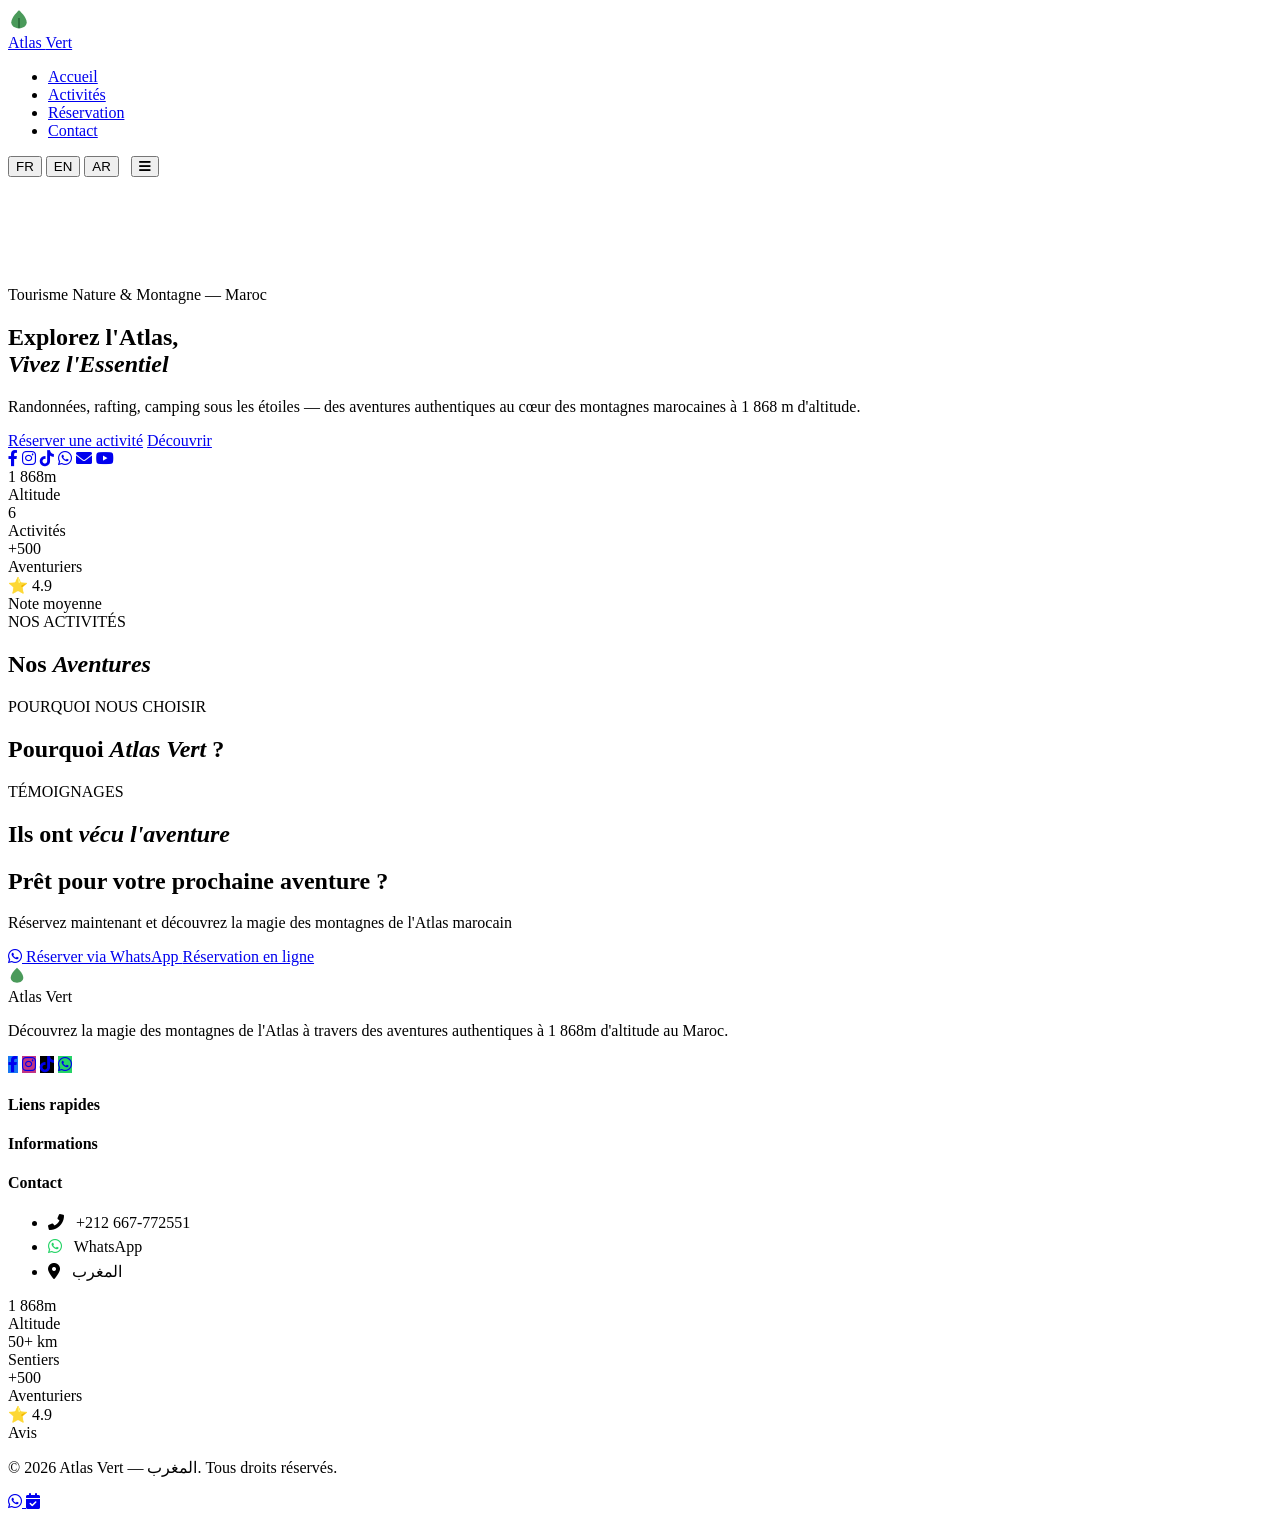
==== index.html @ b9d0bac7 "Add files via upload" ====
<!DOCTYPE html>
<html lang="fr" dir="ltr">
<head>
  <meta charset="UTF-8">
  <meta name="viewport" content="width=device-width, initial-scale=1.0">
  <title>Atlas Vert — Tourisme Nature & Montagne au Maroc</title>
  <meta name="description" content="Atlas Vert — Rafting, randonnée, camping, VTT et quad dans les montagnes de l'Atlas marocain à 1868m. Réservez votre aventure authentique au Maroc.">
  <meta property="og:title" content="Atlas Vert — Tourisme Nature & Montagne au Maroc">
  <meta property="og:description" content="Rafting, randonnée, camping, VTT et quad dans les montagnes de l'Atlas marocain.">
  <meta property="og:type" content="website">
  <link rel="preconnect" href="https://fonts.googleapis.com">
  <link href="https://fonts.googleapis.com/css2?family=Inter:wght@400;500;600;700&display=swap" rel="stylesheet">
  <link rel="stylesheet" href="https://cdnjs.cloudflare.com/ajax/libs/font-awesome/6.0.0-beta3/css/all.min.css">
  <link rel="stylesheet" href="css/style.css">
</head>
<body>

  <!-- HEADER -->
  <header>
    <div class="header-inner">
      <a href="index.html" class="logo">
        <div class="logo-icon">
          <svg width="22" height="22" viewBox="0 0 20 20" fill="none">
            <path d="M10 2C10 2 3 8 3 13C3 16.3 6.1 18.5 10 18.5C13.9 18.5 17 16.3 17 13C17 8 10 2 10 2Z" fill="#4a9a5a"/>
            <line x1="10" y1="18.5" x2="10" y2="9" stroke="#2a6a3a" stroke-width="1.5"/>
          </svg>
        </div>
        <div class="logo-name">Atlas <span>Vert</span></div>
      </a>

      <nav id="main-nav">
        <ul>
          <li><a href="index.html" id="nav-home" class="active">Accueil</a></li>
          <li><a href="#activities" id="nav-activities">Activités</a></li>
          <li><a href="pages/booking.html" id="nav-booking" class="btn-book-nav">Réservation</a></li>
          <li><a href="pages/contact.html" id="nav-contact">Contact</a></li>
        </ul>
      </nav>

      <div style="display:flex;align-items:center;gap:12px;">
        <div class="lang-btns">
          <button class="lang-btn active" data-lang="fr" onclick="setLanguage('fr')">FR</button>
          <button class="lang-btn" data-lang="en" onclick="setLanguage('en')">EN</button>
          <button class="lang-btn" data-lang="ar" onclick="setLanguage('ar')">AR</button>
        </div>
        <button class="menu-toggle" id="menu-toggle"><i class="fas fa-bars"></i></button>
      </div>
    </div>
  </header>

  <!-- HERO -->
  <section class="hero">
    <svg class="hero-mountains" viewBox="0 0 1200 100" preserveAspectRatio="none" xmlns="http://www.w3.org/2000/svg">
      <polygon points="0,100 150,30 300,70 480,10 660,55 840,15 1020,50 1200,20 1200,100" fill="white"/>
    </svg>
    <div class="hero-content">
      <div class="hero-badge" id="hero-badge">Tourisme Nature & Montagne — Maroc</div>
      <h1 id="hero-title">Explorez l'Atlas,<br><em>Vivez l'Essentiel</em></h1>
      <p id="hero-sub">Randonnées, rafting, camping sous les étoiles — des aventures authentiques au cœur des montagnes marocaines à 1 868 m d'altitude.</p>
      <div class="hero-btns">
        <a href="pages/booking.html" class="btn-primary" id="hero-btn1">Réserver une activité</a>
        <a href="#activities" class="btn-outline" id="hero-btn2">Découvrir</a>
      </div>
    </div>
  </section>

  <!-- SOCIAL STRIP -->
  <div class="social-strip">
    <a href="https://www.facebook.com/" target="_blank" class="social-circle fb" aria-label="Facebook"><i class="fab fa-facebook-f"></i></a>
    <a href="https://www.instagram.com/" target="_blank" class="social-circle ig" aria-label="Instagram"><i class="fab fa-instagram"></i></a>
    <a href="https://www.tiktok.com/" target="_blank" class="social-circle tt" aria-label="TikTok"><i class="fab fa-tiktok"></i></a>
    <a href="https://wa.me/212667772551" target="_blank" class="social-circle wa" aria-label="WhatsApp"><i class="fab fa-whatsapp"></i></a>
    <a href="mailto:contact@atlas-vert.com" class="social-circle em" aria-label="Email"><i class="fas fa-envelope"></i></a>
    <a href="https://youtube.com/" target="_blank" class="social-circle yt" aria-label="YouTube"><i class="fab fa-youtube"></i></a>
  </div>

  <!-- STATS -->
  <div class="stats-section">
    <div class="stats-grid">
      <div class="stat-item"><div class="stat-number">1 868m</div><div class="stat-label" id="stat-s1">Altitude</div></div>
      <div class="stat-item"><div class="stat-number">6</div><div class="stat-label" id="stat-s2">Activités</div></div>
      <div class="stat-item"><div class="stat-number">+500</div><div class="stat-label" id="stat-s3">Aventuriers</div></div>
      <div class="stat-item"><div class="stat-number">⭐ 4.9</div><div class="stat-label" id="stat-s4">Note moyenne</div></div>
    </div>
  </div>

  <!-- ACTIVITIES -->
  <section class="section" id="activities">
    <div class="container">
      <div class="section-header">
        <span class="section-mini" id="acts-mini">NOS ACTIVITÉS</span>
        <h2 class="section-title" id="acts-title">Nos <em>Aventures</em></h2>
      </div>
      <div class="acts-grid" id="acts-grid"></div>
    </div>
  </section>

  <!-- WHY US -->
  <section class="section section-alt">
    <div class="container">
      <div class="section-header">
        <span class="section-mini" id="why-mini">POURQUOI NOUS CHOISIR</span>
        <h2 class="section-title" id="why-title">Pourquoi <em>Atlas Vert</em> ?</h2>
      </div>
      <div class="why-grid" id="why-grid"></div>
    </div>
  </section>

  <!-- TESTIMONIALS -->
  <section class="section">
    <div class="container">
      <div class="section-header">
        <span class="section-mini" id="testi-mini">TÉMOIGNAGES</span>
        <h2 class="section-title" id="testi-title">Ils ont <em>vécu l'aventure</em></h2>
      </div>
      <div class="testi-grid" id="testi-grid"></div>
    </div>
  </section>

  <!-- CTA -->
  <section class="cta-section">
    <div class="container">
      <h2 id="cta-title">Prêt pour votre prochaine aventure ?</h2>
      <p id="cta-sub">Réservez maintenant et découvrez la magie des montagnes de l'Atlas marocain</p>
      <div class="cta-btns">
        <a href="https://wa.me/212667772551" target="_blank" class="btn-wa-large" id="cta-wa">
          <i class="fab fa-whatsapp"></i> Réserver via WhatsApp
        </a>
        <a href="pages/booking.html" class="btn-primary" id="cta-book">Réservation en ligne</a>
      </div>
    </div>
  </section>

  <!-- FOOTER -->
  <footer>
    <div class="footer-grid">
      <div class="footer-col">
        <div class="logo" style="margin-bottom:14px;">
          <div class="logo-icon">
            <svg width="18" height="18" viewBox="0 0 20 20" fill="none">
              <path d="M10 2C10 2 3 8 3 13C3 16.3 6.1 18.5 10 18.5C13.9 18.5 17 16.3 17 13C17 8 10 2 10 2Z" fill="#4a9a5a"/>
            </svg>
          </div>
          <div class="logo-name">Atlas <span>Vert</span></div>
        </div>
        <p id="footer-desc">Découvrez la magie des montagnes de l'Atlas à travers des aventures authentiques à 1 868m d'altitude au Maroc.</p>
        <div class="footer-social">
          <a href="#" class="footer-soc sc-fb" style="background:#1877f2"><i class="fab fa-facebook-f"></i></a>
          <a href="#" class="footer-soc sc-ig" style="background:#c13584"><i class="fab fa-instagram"></i></a>
          <a href="#" class="footer-soc sc-tt" style="background:#010101"><i class="fab fa-tiktok"></i></a>
          <a href="https://wa.me/212667772551" class="footer-soc" style="background:#25d366"><i class="fab fa-whatsapp"></i></a>
        </div>
      </div>
      <div class="footer-col">
        <h4 id="footer-links-title">Liens rapides</h4>
        <ul id="footer-links-list"></ul>
      </div>
      <div class="footer-col">
        <h4 id="footer-info-title">Informations</h4>
        <ul id="footer-info-list"></ul>
      </div>
      <div class="footer-col">
        <h4 id="footer-contact-title">Contact</h4>
        <ul>
          <li><i class="fas fa-phone-alt" style="color:var(--gold);margin-right:8px"></i> +212 667-772551</li>
          <li style="margin-top:6px;"><i class="fab fa-whatsapp" style="color:#25d366;margin-right:8px"></i> WhatsApp</li>
          <li style="margin-top:6px;"><i class="fas fa-map-marker-alt" style="color:var(--gold);margin-right:8px"></i> المغرب</li>
        </ul>
      </div>
    </div>
    <div class="footer-stats">
      <div><div class="footer-stat-n">1 868m</div><div class="footer-stat-l">Altitude</div></div>
      <div><div class="footer-stat-n">50+ km</div><div class="footer-stat-l">Sentiers</div></div>
      <div><div class="footer-stat-n">+500</div><div class="footer-stat-l">Aventuriers</div></div>
      <div><div class="footer-stat-n">⭐ 4.9</div><div class="footer-stat-l">Avis</div></div>
    </div>
    <div class="footer-bottom">
      <p id="footer-copy">© 2026 Atlas Vert — المغرب. Tous droits réservés.</p>
    </div>
  </footer>

  <!-- FLOATING BUTTONS -->
  <div class="floating-btns">
    <a href="https://wa.me/212667772551" class="float-btn float-wa" target="_blank" aria-label="WhatsApp">
      <i class="fab fa-whatsapp"></i>
    </a>
    <a href="pages/booking.html" class="float-btn float-book" aria-label="Réserver">
      <i class="fas fa-calendar-check"></i>
    </a>
  </div>

  <!-- BACK TO TOP -->
  <button id="back-top" onclick="window.scrollTo({top:0,behavior:'smooth'})"
    style="display:none;position:fixed;bottom:24px;left:24px;width:44px;height:44px;border-radius:50%;background:var(--dg);color:#fff;border:none;cursor:pointer;font-size:18px;align-items:center;justify-content:center;z-index:999;">
    ↑
  </button>

  <script src="js/main.js"></script>
</body>
</html>
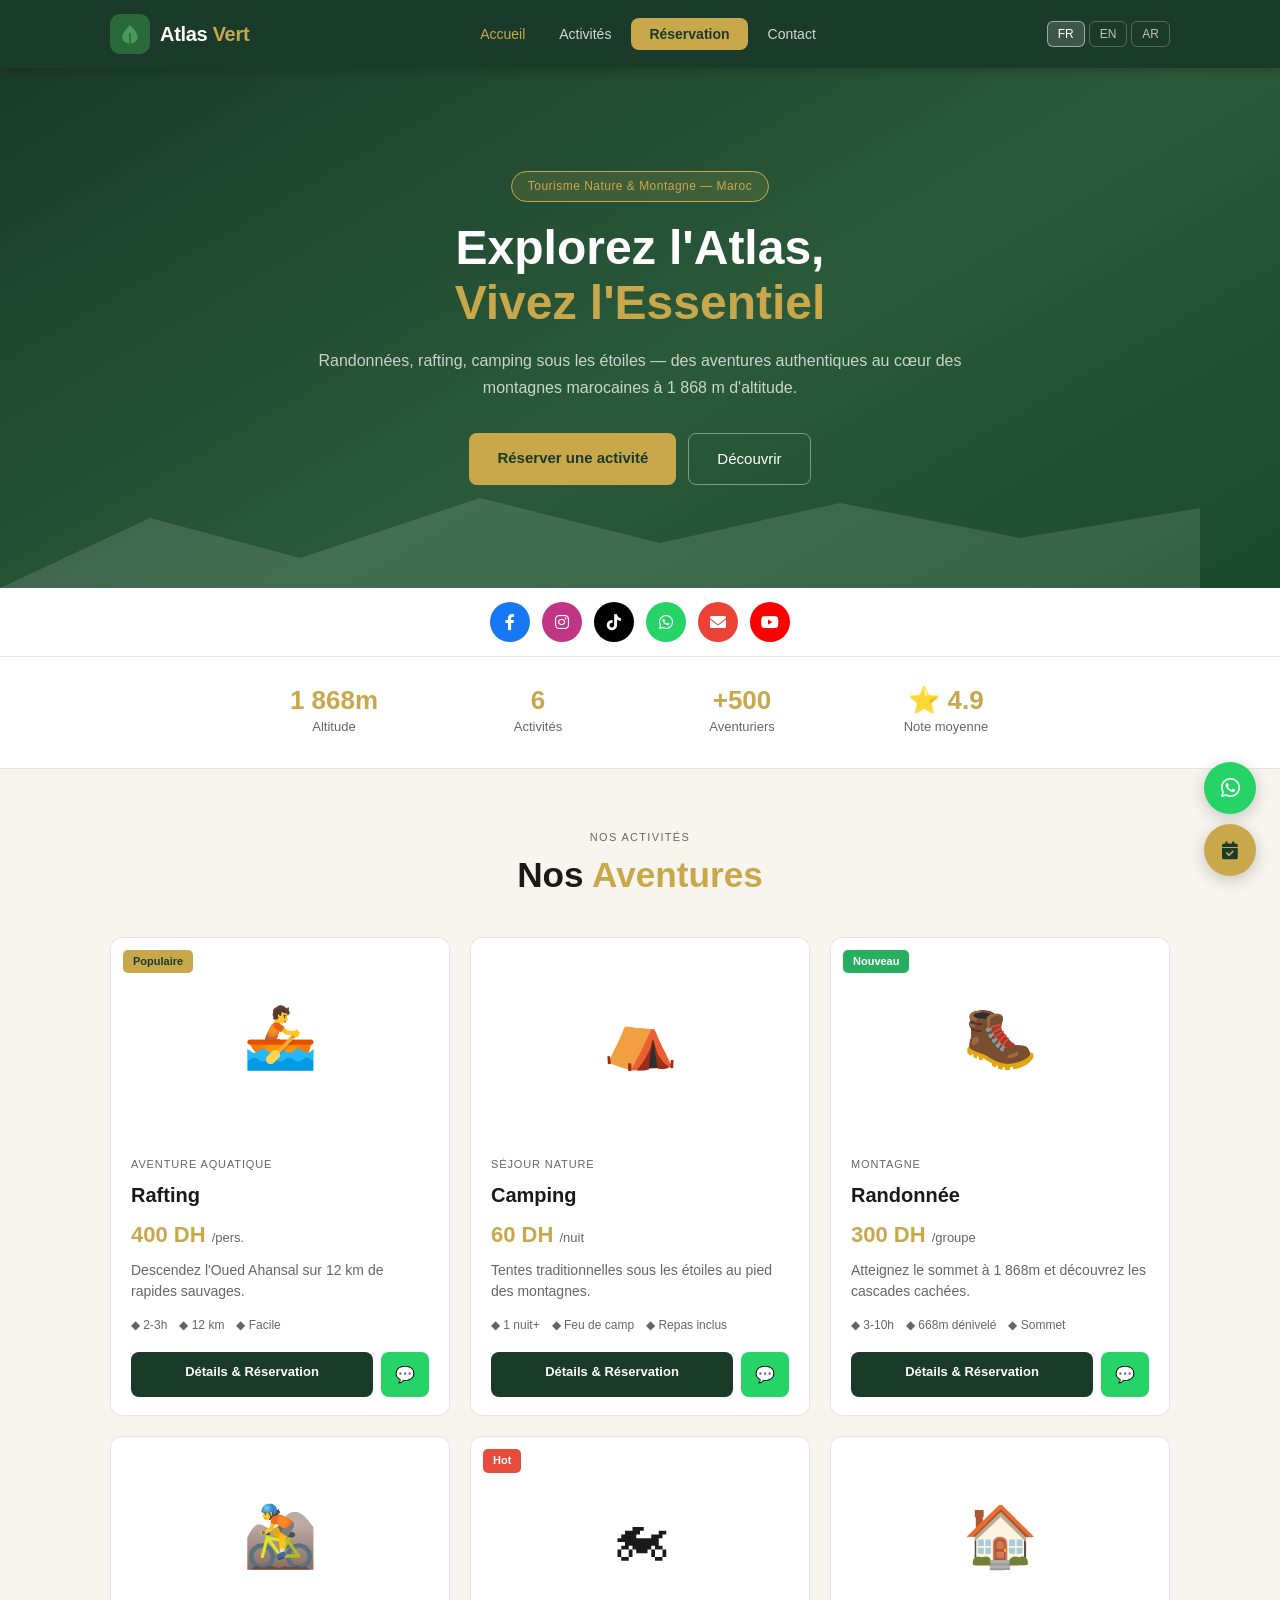
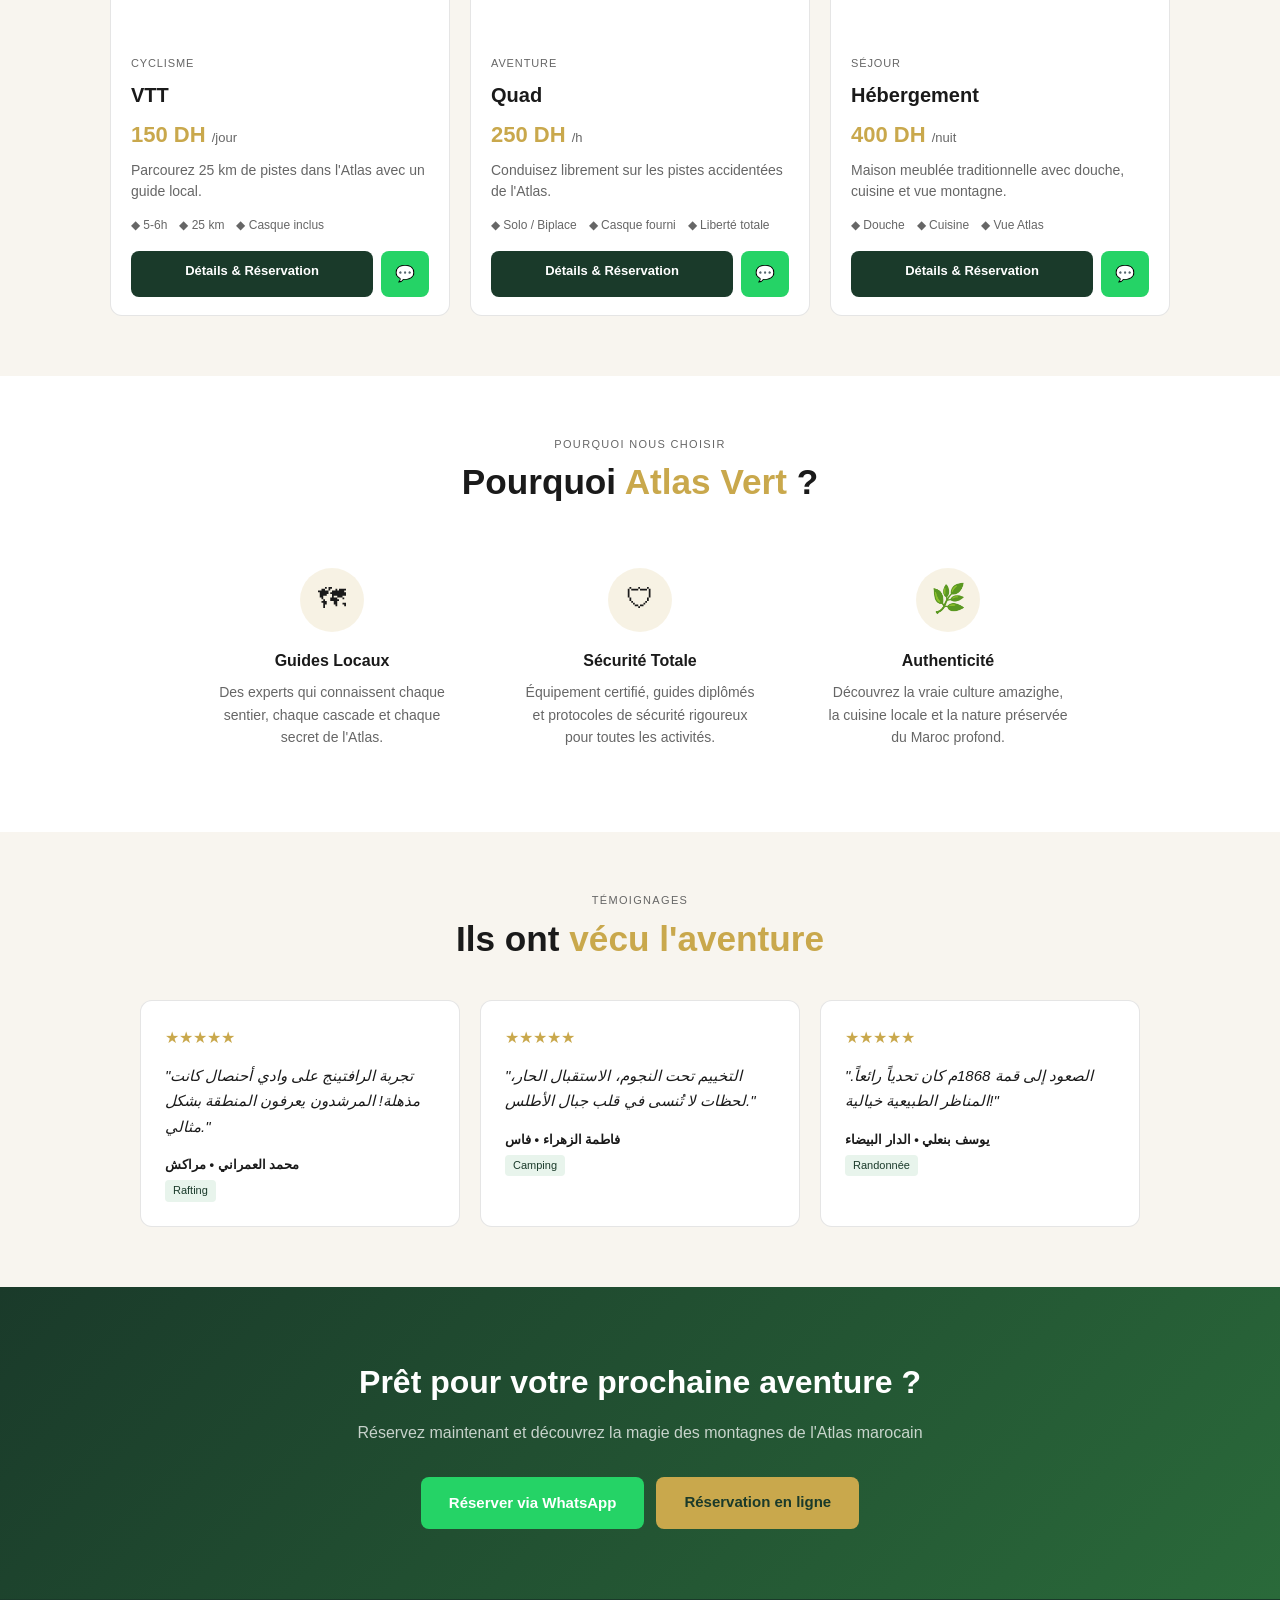
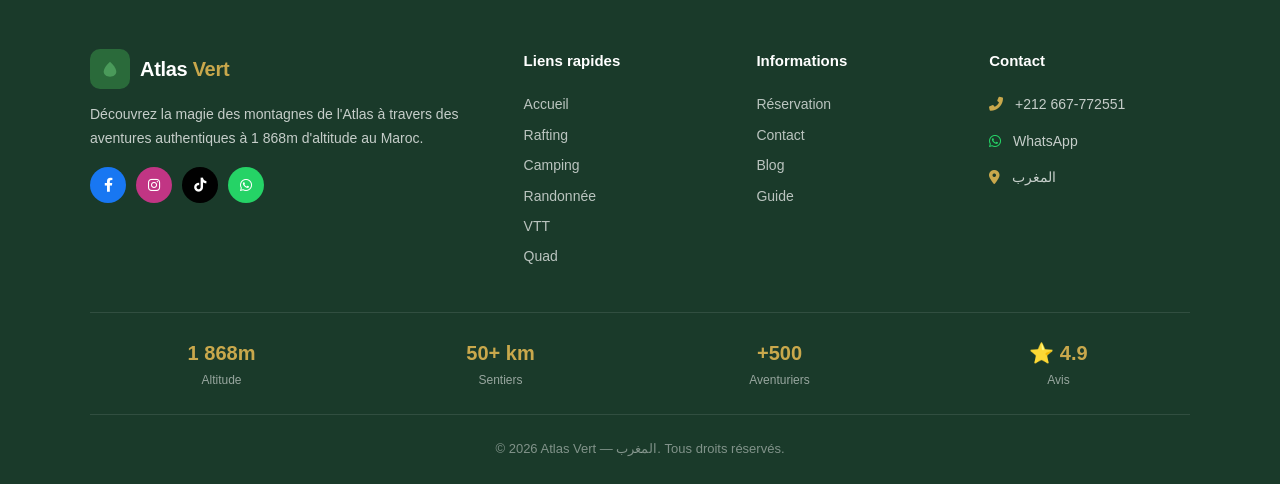
==== commit bd938226: "Add files via upload" ====
--- a/index.html
+++ b/index.html
@@ -4,18 +4,16 @@
   <meta charset="UTF-8">
   <meta name="viewport" content="width=device-width, initial-scale=1.0">
   <title>Atlas Vert — Tourisme Nature & Montagne au Maroc</title>
-  <meta name="description" content="Atlas Vert — Rafting, randonnée, camping, VTT et quad dans les montagnes de l'Atlas marocain à 1868m. Réservez votre aventure authentique au Maroc.">
+  <meta name="description" content="Atlas Vert — Rafting, randonnée, camping, VTT et quad dans les montagnes de l'Atlas marocain à 1868m.">
   <meta property="og:title" content="Atlas Vert — Tourisme Nature & Montagne au Maroc">
-  <meta property="og:description" content="Rafting, randonnée, camping, VTT et quad dans les montagnes de l'Atlas marocain.">
   <meta property="og:type" content="website">
   <link rel="preconnect" href="https://fonts.googleapis.com">
   <link href="https://fonts.googleapis.com/css2?family=Inter:wght@400;500;600;700&display=swap" rel="stylesheet">
   <link rel="stylesheet" href="https://cdnjs.cloudflare.com/ajax/libs/font-awesome/6.0.0-beta3/css/all.min.css">
-  <link rel="stylesheet" href="css/style.css">
+  <link rel="stylesheet" href="style.css">
 </head>
 <body>
 
-  <!-- HEADER -->
   <header>
     <div class="header-inner">
       <a href="index.html" class="logo">
@@ -27,16 +25,14 @@
         </div>
         <div class="logo-name">Atlas <span>Vert</span></div>
       </a>
-
       <nav id="main-nav">
         <ul>
           <li><a href="index.html" id="nav-home" class="active">Accueil</a></li>
           <li><a href="#activities" id="nav-activities">Activités</a></li>
-          <li><a href="pages/booking.html" id="nav-booking" class="btn-book-nav">Réservation</a></li>
-          <li><a href="pages/contact.html" id="nav-contact">Contact</a></li>
+          <li><a href="booking.html" id="nav-booking" class="btn-book-nav">Réservation</a></li>
+          <li><a href="#contact" id="nav-contact">Contact</a></li>
         </ul>
       </nav>
-
       <div style="display:flex;align-items:center;gap:12px;">
         <div class="lang-btns">
           <button class="lang-btn active" data-lang="fr" onclick="setLanguage('fr')">FR</button>
@@ -48,7 +44,6 @@
     </div>
   </header>
 
-  <!-- HERO -->
   <section class="hero">
     <svg class="hero-mountains" viewBox="0 0 1200 100" preserveAspectRatio="none" xmlns="http://www.w3.org/2000/svg">
       <polygon points="0,100 150,30 300,70 480,10 660,55 840,15 1020,50 1200,20 1200,100" fill="white"/>
@@ -58,23 +53,21 @@
       <h1 id="hero-title">Explorez l'Atlas,<br><em>Vivez l'Essentiel</em></h1>
       <p id="hero-sub">Randonnées, rafting, camping sous les étoiles — des aventures authentiques au cœur des montagnes marocaines à 1 868 m d'altitude.</p>
       <div class="hero-btns">
-        <a href="pages/booking.html" class="btn-primary" id="hero-btn1">Réserver une activité</a>
+        <a href="booking.html" class="btn-primary" id="hero-btn1">Réserver une activité</a>
         <a href="#activities" class="btn-outline" id="hero-btn2">Découvrir</a>
       </div>
     </div>
   </section>
 
-  <!-- SOCIAL STRIP -->
   <div class="social-strip">
-    <a href="https://www.facebook.com/" target="_blank" class="social-circle fb" aria-label="Facebook"><i class="fab fa-facebook-f"></i></a>
-    <a href="https://www.instagram.com/" target="_blank" class="social-circle ig" aria-label="Instagram"><i class="fab fa-instagram"></i></a>
-    <a href="https://www.tiktok.com/" target="_blank" class="social-circle tt" aria-label="TikTok"><i class="fab fa-tiktok"></i></a>
-    <a href="https://wa.me/212667772551" target="_blank" class="social-circle wa" aria-label="WhatsApp"><i class="fab fa-whatsapp"></i></a>
-    <a href="mailto:contact@atlas-vert.com" class="social-circle em" aria-label="Email"><i class="fas fa-envelope"></i></a>
-    <a href="https://youtube.com/" target="_blank" class="social-circle yt" aria-label="YouTube"><i class="fab fa-youtube"></i></a>
+    <a href="https://www.facebook.com/" target="_blank" class="social-circle fb"><i class="fab fa-facebook-f"></i></a>
+    <a href="https://www.instagram.com/" target="_blank" class="social-circle ig"><i class="fab fa-instagram"></i></a>
+    <a href="https://www.tiktok.com/" target="_blank" class="social-circle tt"><i class="fab fa-tiktok"></i></a>
+    <a href="https://wa.me/212667772551" target="_blank" class="social-circle wa"><i class="fab fa-whatsapp"></i></a>
+    <a href="mailto:contact@atlas-vert.com" class="social-circle em"><i class="fas fa-envelope"></i></a>
+    <a href="https://youtube.com/" target="_blank" class="social-circle yt"><i class="fab fa-youtube"></i></a>
   </div>
 
-  <!-- STATS -->
   <div class="stats-section">
     <div class="stats-grid">
       <div class="stat-item"><div class="stat-number">1 868m</div><div class="stat-label" id="stat-s1">Altitude</div></div>
@@ -84,7 +77,6 @@
     </div>
   </div>
 
-  <!-- ACTIVITIES -->
   <section class="section" id="activities">
     <div class="container">
       <div class="section-header">
@@ -95,7 +87,6 @@
     </div>
   </section>
 
-  <!-- WHY US -->
   <section class="section section-alt">
     <div class="container">
       <div class="section-header">
@@ -106,7 +97,6 @@
     </div>
   </section>
 
-  <!-- TESTIMONIALS -->
   <section class="section">
     <div class="container">
       <div class="section-header">
@@ -117,8 +107,7 @@
     </div>
   </section>
 
-  <!-- CTA -->
-  <section class="cta-section">
+  <section class="cta-section" id="contact">
     <div class="container">
       <h2 id="cta-title">Prêt pour votre prochaine aventure ?</h2>
       <p id="cta-sub">Réservez maintenant et découvrez la magie des montagnes de l'Atlas marocain</p>
@@ -126,12 +115,11 @@
         <a href="https://wa.me/212667772551" target="_blank" class="btn-wa-large" id="cta-wa">
           <i class="fab fa-whatsapp"></i> Réserver via WhatsApp
         </a>
-        <a href="pages/booking.html" class="btn-primary" id="cta-book">Réservation en ligne</a>
+        <a href="booking.html" class="btn-primary" id="cta-book">Réservation en ligne</a>
       </div>
     </div>
   </section>
 
-  <!-- FOOTER -->
   <footer>
     <div class="footer-grid">
       <div class="footer-col">
@@ -145,9 +133,9 @@
         </div>
         <p id="footer-desc">Découvrez la magie des montagnes de l'Atlas à travers des aventures authentiques à 1 868m d'altitude au Maroc.</p>
         <div class="footer-social">
-          <a href="#" class="footer-soc sc-fb" style="background:#1877f2"><i class="fab fa-facebook-f"></i></a>
-          <a href="#" class="footer-soc sc-ig" style="background:#c13584"><i class="fab fa-instagram"></i></a>
-          <a href="#" class="footer-soc sc-tt" style="background:#010101"><i class="fab fa-tiktok"></i></a>
+          <a href="#" class="footer-soc" style="background:#1877f2"><i class="fab fa-facebook-f"></i></a>
+          <a href="#" class="footer-soc" style="background:#c13584"><i class="fab fa-instagram"></i></a>
+          <a href="#" class="footer-soc" style="background:#010101"><i class="fab fa-tiktok"></i></a>
           <a href="https://wa.me/212667772551" class="footer-soc" style="background:#25d366"><i class="fab fa-whatsapp"></i></a>
         </div>
       </div>
@@ -179,22 +167,14 @@
     </div>
   </footer>
 
-  <!-- FLOATING BUTTONS -->
   <div class="floating-btns">
-    <a href="https://wa.me/212667772551" class="float-btn float-wa" target="_blank" aria-label="WhatsApp">
-      <i class="fab fa-whatsapp"></i>
-    </a>
-    <a href="pages/booking.html" class="float-btn float-book" aria-label="Réserver">
-      <i class="fas fa-calendar-check"></i>
-    </a>
+    <a href="https://wa.me/212667772551" class="float-btn float-wa" target="_blank"><i class="fab fa-whatsapp"></i></a>
+    <a href="booking.html" class="float-btn float-book"><i class="fas fa-calendar-check"></i></a>
   </div>
 
-  <!-- BACK TO TOP -->
   <button id="back-top" onclick="window.scrollTo({top:0,behavior:'smooth'})"
-    style="display:none;position:fixed;bottom:24px;left:24px;width:44px;height:44px;border-radius:50%;background:var(--dg);color:#fff;border:none;cursor:pointer;font-size:18px;align-items:center;justify-content:center;z-index:999;">
-    ↑
-  </button>
+    style="display:none;position:fixed;bottom:24px;left:24px;width:44px;height:44px;border-radius:50%;background:var(--dg);color:#fff;border:none;cursor:pointer;font-size:18px;align-items:center;justify-content:center;z-index:999;">↑</button>
 
-  <script src="js/main.js"></script>
+  <script src="main.js"></script>
 </body>
 </html>
--- a/style.css
+++ b/style.css
@@ -0,0 +1,788 @@
+/* ===== ATLAS VERT — style.css ===== */
+:root {
+  --gold: #c9a84c;
+  --gold-light: rgba(201,168,76,0.15);
+  --dg: #1a3a2a;
+  --mg: #2a6a3a;
+  --lg: #4a9a5a;
+  --white: #ffffff;
+  --bg: #f8f5ef;
+  --text: #1a1a1a;
+  --text-muted: #666;
+  --border: rgba(0,0,0,0.1);
+  --radius: 12px;
+  --radius-sm: 8px;
+}
+
+* { margin: 0; padding: 0; box-sizing: border-box; }
+
+body {
+  font-family: 'Inter', 'Segoe UI', sans-serif;
+  background: var(--bg);
+  color: var(--text);
+  font-size: 16px;
+  line-height: 1.6;
+}
+
+a { text-decoration: none; color: inherit; }
+img { max-width: 100%; display: block; }
+
+.container {
+  max-width: 1100px;
+  margin: 0 auto;
+  padding: 0 20px;
+}
+
+/* ===== HEADER ===== */
+header {
+  background: var(--dg);
+  position: sticky;
+  top: 0;
+  z-index: 100;
+  box-shadow: 0 2px 10px rgba(0,0,0,0.2);
+}
+
+.header-inner {
+  display: flex;
+  align-items: center;
+  justify-content: space-between;
+  padding: 14px 20px;
+  max-width: 1100px;
+  margin: 0 auto;
+}
+
+.logo {
+  display: flex;
+  align-items: center;
+  gap: 10px;
+}
+
+.logo-icon {
+  width: 40px;
+  height: 40px;
+  background: var(--mg);
+  border-radius: 10px;
+  display: flex;
+  align-items: center;
+  justify-content: center;
+}
+
+.logo-name {
+  font-size: 20px;
+  font-weight: 600;
+  color: #fff;
+  letter-spacing: -0.3px;
+}
+
+.logo-name span { color: var(--gold); }
+
+nav ul {
+  display: flex;
+  list-style: none;
+  gap: 6px;
+  align-items: center;
+}
+
+nav ul li a {
+  padding: 7px 14px;
+  border-radius: var(--radius-sm);
+  font-size: 14px;
+  color: rgba(255,255,255,0.8);
+  transition: all 0.2s;
+}
+
+nav ul li a:hover { background: rgba(255,255,255,0.1); color: #fff; }
+nav ul li a.active { color: var(--gold); }
+
+.btn-book-nav {
+  background: var(--gold);
+  color: var(--dg) !important;
+  font-weight: 600 !important;
+  padding: 8px 18px !important;
+}
+
+.btn-book-nav:hover { background: #d4a83a !important; }
+
+.lang-btns {
+  display: flex;
+  gap: 4px;
+}
+
+.lang-btn {
+  padding: 5px 10px;
+  border-radius: 6px;
+  border: 1px solid rgba(255,255,255,0.25);
+  background: transparent;
+  color: rgba(255,255,255,0.7);
+  font-size: 12px;
+  font-weight: 500;
+  cursor: pointer;
+  transition: all 0.2s;
+}
+
+.lang-btn.active, .lang-btn:hover {
+  background: rgba(255,255,255,0.15);
+  color: #fff;
+  border-color: rgba(255,255,255,0.5);
+}
+
+.menu-toggle {
+  display: none;
+  background: transparent;
+  border: none;
+  color: #fff;
+  font-size: 22px;
+  cursor: pointer;
+}
+
+/* ===== HERO ===== */
+.hero {
+  background: linear-gradient(150deg, var(--dg) 0%, #2a5a3a 55%, #1a4a2a 100%);
+  min-height: 520px;
+  display: flex;
+  align-items: center;
+  text-align: center;
+  position: relative;
+  overflow: hidden;
+  padding: 80px 20px;
+}
+
+.hero-mountains {
+  position: absolute;
+  bottom: 0; left: 0; right: 0;
+  height: 100px;
+  opacity: 0.12;
+}
+
+.hero-content { position: relative; z-index: 1; max-width: 680px; margin: 0 auto; }
+
+.hero-badge {
+  display: inline-block;
+  background: var(--gold-light);
+  border: 1px solid var(--gold);
+  color: var(--gold);
+  font-size: 12px;
+  font-weight: 500;
+  padding: 5px 16px;
+  border-radius: 20px;
+  margin-bottom: 18px;
+  letter-spacing: 0.04em;
+}
+
+.hero h1 {
+  font-size: clamp(2rem, 5vw, 3rem);
+  font-weight: 700;
+  color: #fff;
+  margin-bottom: 16px;
+  line-height: 1.15;
+}
+
+.hero h1 em { color: var(--gold); font-style: normal; }
+
+.hero p {
+  font-size: 16px;
+  color: rgba(255,255,255,0.75);
+  margin-bottom: 32px;
+  line-height: 1.7;
+}
+
+.hero-btns { display: flex; gap: 12px; justify-content: center; flex-wrap: wrap; }
+
+.btn-primary {
+  background: var(--gold);
+  color: var(--dg);
+  padding: 13px 28px;
+  border-radius: var(--radius-sm);
+  font-size: 15px;
+  font-weight: 600;
+  border: none;
+  cursor: pointer;
+  transition: all 0.2s;
+  display: inline-block;
+}
+
+.btn-primary:hover { background: #d4a83a; transform: translateY(-1px); }
+
+.btn-outline {
+  background: transparent;
+  color: #fff;
+  padding: 13px 28px;
+  border-radius: var(--radius-sm);
+  font-size: 15px;
+  border: 1.5px solid rgba(255,255,255,0.4);
+  cursor: pointer;
+  transition: all 0.2s;
+  display: inline-block;
+}
+
+.btn-outline:hover { border-color: rgba(255,255,255,0.8); background: rgba(255,255,255,0.08); }
+
+/* ===== SOCIAL STRIP ===== */
+.social-strip {
+  background: var(--white);
+  border-bottom: 1px solid var(--border);
+  padding: 14px 20px;
+  display: flex;
+  justify-content: center;
+  gap: 12px;
+  flex-wrap: wrap;
+}
+
+.social-circle {
+  width: 40px;
+  height: 40px;
+  border-radius: 50%;
+  display: flex;
+  align-items: center;
+  justify-content: center;
+  color: #fff;
+  font-size: 16px;
+  transition: transform 0.2s, opacity 0.2s;
+  text-decoration: none;
+}
+
+.social-circle:hover { transform: scale(1.1); opacity: 0.9; }
+.social-circle.fb { background: #1877f2; }
+.social-circle.ig { background: #c13584; }
+.social-circle.tt { background: #010101; }
+.social-circle.wa { background: #25d366; }
+.social-circle.em { background: #ea4335; }
+.social-circle.yt { background: #ff0000; }
+
+/* ===== STATS ===== */
+.stats-section {
+  background: var(--white);
+  padding: 30px 20px;
+  border-bottom: 1px solid var(--border);
+}
+
+.stats-grid {
+  display: grid;
+  grid-template-columns: repeat(4, 1fr);
+  gap: 16px;
+  max-width: 800px;
+  margin: 0 auto;
+}
+
+.stat-item { text-align: center; }
+
+.stat-number {
+  font-size: 26px;
+  font-weight: 700;
+  color: var(--gold);
+  line-height: 1;
+  margin-bottom: 4px;
+}
+
+.stat-label { font-size: 13px; color: var(--text-muted); }
+
+/* ===== SECTION HEADER ===== */
+.section { padding: 60px 20px; }
+.section-alt { background: var(--white); }
+
+.section-header { text-align: center; margin-bottom: 40px; }
+
+.section-mini {
+  font-size: 11px;
+  letter-spacing: 0.12em;
+  color: var(--text-muted);
+  text-transform: uppercase;
+  display: block;
+  margin-bottom: 8px;
+}
+
+.section-title {
+  font-size: clamp(1.6rem, 3vw, 2.2rem);
+  font-weight: 700;
+  color: var(--text);
+  line-height: 1.2;
+}
+
+.section-title em { color: var(--gold); font-style: normal; }
+
+/* ===== ACTIVITIES GRID ===== */
+.acts-grid {
+  display: grid;
+  grid-template-columns: repeat(auto-fill, minmax(280px, 1fr));
+  gap: 20px;
+  max-width: 1100px;
+  margin: 0 auto;
+}
+
+.act-card {
+  background: var(--white);
+  border-radius: var(--radius);
+  overflow: hidden;
+  border: 1px solid var(--border);
+  transition: transform 0.2s, box-shadow 0.2s;
+}
+
+.act-card:hover { transform: translateY(-4px); box-shadow: 0 12px 30px rgba(0,0,0,0.1); }
+
+.act-img {
+  height: 200px;
+  display: flex;
+  align-items: center;
+  justify-content: center;
+  position: relative;
+  overflow: hidden;
+}
+
+.act-img img { width: 100%; height: 100%; object-fit: cover; }
+
+.act-img-placeholder { font-size: 60px; }
+
+.act-badge {
+  position: absolute;
+  top: 12px;
+  left: 12px;
+  font-size: 11px;
+  font-weight: 600;
+  padding: 3px 10px;
+  border-radius: 5px;
+}
+
+.act-badge.gold { background: var(--gold); color: var(--dg); }
+.act-badge.red { background: #e74c3c; color: #fff; }
+.act-badge.green { background: #27ae60; color: #fff; }
+
+.act-body { padding: 18px 20px; }
+
+.act-category {
+  font-size: 11px;
+  color: var(--text-muted);
+  text-transform: uppercase;
+  letter-spacing: 0.08em;
+  margin-bottom: 6px;
+}
+
+.act-name {
+  font-size: 20px;
+  font-weight: 700;
+  color: var(--text);
+  margin-bottom: 6px;
+}
+
+.act-price {
+  font-size: 22px;
+  font-weight: 700;
+  color: var(--gold);
+  margin-bottom: 8px;
+}
+
+.act-price small { font-size: 13px; color: var(--text-muted); font-weight: 400; }
+
+.act-desc { font-size: 14px; color: var(--text-muted); margin-bottom: 14px; line-height: 1.5; }
+
+.act-features {
+  display: flex;
+  gap: 12px;
+  flex-wrap: wrap;
+  margin-bottom: 16px;
+}
+
+.act-feat {
+  font-size: 12px;
+  color: var(--text-muted);
+  display: flex;
+  align-items: center;
+  gap: 4px;
+}
+
+.act-btns { display: flex; gap: 8px; }
+
+.btn-detail {
+  flex: 1;
+  padding: 10px;
+  border-radius: var(--radius-sm);
+  font-size: 13px;
+  font-weight: 600;
+  background: var(--dg);
+  color: #fff;
+  border: none;
+  cursor: pointer;
+  text-align: center;
+  transition: background 0.2s;
+}
+
+.btn-detail:hover { background: var(--mg); }
+
+.btn-wa {
+  padding: 10px 14px;
+  border-radius: var(--radius-sm);
+  background: #25d366;
+  color: #fff;
+  font-size: 16px;
+  border: none;
+  cursor: pointer;
+  transition: background 0.2s;
+}
+
+.btn-wa:hover { background: #20ba5a; }
+
+/* ===== WHY US ===== */
+.why-grid {
+  display: grid;
+  grid-template-columns: repeat(3, 1fr);
+  gap: 24px;
+  max-width: 900px;
+  margin: 0 auto;
+}
+
+.why-item { text-align: center; padding: 24px 20px; }
+
+.why-icon {
+  width: 64px;
+  height: 64px;
+  background: var(--gold-light);
+  border-radius: 50%;
+  display: flex;
+  align-items: center;
+  justify-content: center;
+  font-size: 28px;
+  margin: 0 auto 16px;
+}
+
+.why-title { font-size: 16px; font-weight: 600; margin-bottom: 8px; }
+.why-desc { font-size: 14px; color: var(--text-muted); line-height: 1.6; }
+
+/* ===== TESTIMONIALS ===== */
+.testi-grid {
+  display: grid;
+  grid-template-columns: repeat(auto-fill, minmax(300px, 1fr));
+  gap: 20px;
+  max-width: 1000px;
+  margin: 0 auto;
+}
+
+.testi-card {
+  background: var(--white);
+  border-radius: var(--radius);
+  padding: 24px;
+  border: 1px solid var(--border);
+}
+
+.testi-stars { color: var(--gold); font-size: 16px; margin-bottom: 12px; }
+
+.testi-text {
+  font-size: 15px;
+  color: var(--text);
+  line-height: 1.7;
+  font-style: italic;
+  margin-bottom: 16px;
+}
+
+.testi-author { font-size: 13px; font-weight: 600; color: var(--text); }
+
+.testi-meta {
+  display: flex;
+  align-items: center;
+  gap: 8px;
+  margin-top: 4px;
+}
+
+.testi-tag {
+  background: #e8f4ec;
+  color: var(--dg);
+  font-size: 11px;
+  padding: 2px 8px;
+  border-radius: 4px;
+  font-weight: 500;
+}
+
+/* ===== CTA BANNER ===== */
+.cta-section {
+  background: linear-gradient(135deg, var(--dg), var(--mg));
+  padding: 70px 20px;
+  text-align: center;
+}
+
+.cta-section h2 { font-size: 2rem; font-weight: 700; color: #fff; margin-bottom: 12px; }
+.cta-section p { font-size: 16px; color: rgba(255,255,255,0.75); margin-bottom: 32px; }
+.cta-btns { display: flex; gap: 12px; justify-content: center; flex-wrap: wrap; }
+
+.btn-wa-large {
+  background: #25d366;
+  color: #fff;
+  padding: 14px 28px;
+  border-radius: var(--radius-sm);
+  font-size: 15px;
+  font-weight: 600;
+  border: none;
+  cursor: pointer;
+  transition: all 0.2s;
+  display: inline-flex;
+  align-items: center;
+  gap: 8px;
+}
+
+.btn-wa-large:hover { background: #20ba5a; transform: translateY(-1px); }
+
+/* ===== FOOTER ===== */
+footer {
+  background: var(--dg);
+  color: rgba(255,255,255,0.75);
+  padding: 50px 20px 24px;
+}
+
+.footer-grid {
+  display: grid;
+  grid-template-columns: 2fr 1fr 1fr 1fr;
+  gap: 32px;
+  max-width: 1100px;
+  margin: 0 auto 40px;
+}
+
+.footer-col h4 {
+  color: #fff;
+  font-size: 15px;
+  font-weight: 600;
+  margin-bottom: 16px;
+}
+
+.footer-col p { font-size: 14px; line-height: 1.7; margin-bottom: 16px; }
+
+.footer-col ul { list-style: none; }
+.footer-col ul li { padding: 4px 0; font-size: 14px; }
+.footer-col ul li a { color: rgba(255,255,255,0.7); transition: color 0.2s; }
+.footer-col ul li a:hover { color: var(--gold); }
+
+.footer-social { display: flex; gap: 10px; margin-top: 12px; }
+
+.footer-soc {
+  width: 36px; height: 36px;
+  border-radius: 50%;
+  display: flex; align-items: center; justify-content: center;
+  font-size: 14px; color: #fff;
+  transition: transform 0.2s, opacity 0.2s;
+}
+
+.footer-soc:hover { transform: scale(1.1); opacity: 0.85; }
+
+.footer-stats {
+  display: grid;
+  grid-template-columns: repeat(4, 1fr);
+  gap: 16px;
+  max-width: 1100px;
+  margin: 0 auto;
+  border-top: 1px solid rgba(255,255,255,0.1);
+  border-bottom: 1px solid rgba(255,255,255,0.1);
+  padding: 24px 0;
+  margin-bottom: 24px;
+  text-align: center;
+}
+
+.footer-stat-n { font-size: 20px; font-weight: 700; color: var(--gold); }
+.footer-stat-l { font-size: 12px; color: rgba(255,255,255,0.55); margin-top: 2px; }
+
+.footer-bottom {
+  max-width: 1100px;
+  margin: 0 auto;
+  text-align: center;
+  font-size: 13px;
+  color: rgba(255,255,255,0.45);
+}
+
+/* ===== FLOATING BUTTONS ===== */
+.floating-btns {
+  position: fixed;
+  bottom: 24px;
+  right: 24px;
+  display: flex;
+  flex-direction: column;
+  gap: 10px;
+  z-index: 999;
+}
+
+.float-btn {
+  width: 52px; height: 52px;
+  border-radius: 50%;
+  display: flex; align-items: center; justify-content: center;
+  font-size: 22px; color: #fff;
+  border: none; cursor: pointer;
+  box-shadow: 0 4px 16px rgba(0,0,0,0.2);
+  transition: transform 0.2s;
+  text-decoration: none;
+}
+
+.float-btn:hover { transform: scale(1.1); }
+.float-wa { background: #25d366; }
+.float-book { background: var(--gold); color: var(--dg); font-size: 18px; }
+
+/* ===== BOOKING PAGE ===== */
+.booking-page { padding: 40px 20px; max-width: 800px; margin: 0 auto; }
+
+.booking-hero {
+  background: linear-gradient(135deg, var(--dg), var(--mg));
+  border-radius: var(--radius);
+  padding: 32px;
+  text-align: center;
+  margin-bottom: 32px;
+}
+
+.booking-hero h1 { font-size: 1.8rem; font-weight: 700; color: #fff; margin-bottom: 8px; }
+.booking-hero p { font-size: 14px; color: rgba(255,255,255,0.75); }
+
+.form-card {
+  background: var(--white);
+  border-radius: var(--radius);
+  padding: 28px;
+  border: 1px solid var(--border);
+  margin-bottom: 20px;
+}
+
+.form-card h3 { font-size: 16px; font-weight: 600; margin-bottom: 16px; color: var(--dg); }
+
+.act-pills { display: flex; gap: 8px; flex-wrap: wrap; }
+
+.act-pill {
+  padding: 8px 16px;
+  border-radius: 20px;
+  font-size: 13px;
+  cursor: pointer;
+  border: 1.5px solid var(--border);
+  background: var(--white);
+  color: var(--text-muted);
+  transition: all 0.2s;
+}
+
+.act-pill:hover { border-color: var(--dg); color: var(--dg); }
+.act-pill.selected { background: var(--dg); color: #fff; border-color: var(--dg); }
+
+.form-grid { display: grid; grid-template-columns: 1fr 1fr; gap: 16px; margin-top: 16px; }
+
+.form-group { display: flex; flex-direction: column; gap: 6px; }
+.form-group.full { grid-column: 1 / -1; }
+
+.form-group label { font-size: 13px; font-weight: 600; color: var(--text); }
+
+.form-group input,
+.form-group select,
+.form-group textarea {
+  padding: 11px 14px;
+  border-radius: var(--radius-sm);
+  border: 1.5px solid var(--border);
+  font-size: 14px;
+  font-family: inherit;
+  background: var(--white);
+  color: var(--text);
+  transition: border-color 0.2s;
+  width: 100%;
+}
+
+.form-group input:focus,
+.form-group select:focus,
+.form-group textarea:focus {
+  outline: none;
+  border-color: var(--dg);
+}
+
+.form-group textarea { min-height: 100px; resize: vertical; }
+
+.price-box {
+  background: #f0f7f2;
+  border: 1px solid #c8e6d0;
+  border-radius: var(--radius);
+  padding: 20px;
+  margin-bottom: 20px;
+}
+
+.price-row {
+  display: flex;
+  justify-content: space-between;
+  align-items: center;
+  padding: 6px 0;
+  font-size: 14px;
+  color: var(--text-muted);
+}
+
+.price-total {
+  display: flex;
+  justify-content: space-between;
+  align-items: center;
+  padding-top: 14px;
+  margin-top: 10px;
+  border-top: 1.5px solid #c8e6d0;
+}
+
+.price-total span:first-child { font-size: 16px; font-weight: 600; color: var(--text); }
+.price-total .total-amount { font-size: 24px; font-weight: 700; color: var(--gold); }
+
+.btn-submit {
+  width: 100%;
+  padding: 15px;
+  border-radius: var(--radius);
+  background: var(--dg);
+  color: #fff;
+  font-size: 16px;
+  font-weight: 600;
+  border: none;
+  cursor: pointer;
+  margin-bottom: 12px;
+  transition: background 0.2s;
+}
+
+.btn-submit:hover { background: var(--mg); }
+
+.btn-wa-submit {
+  width: 100%;
+  padding: 13px;
+  border-radius: var(--radius);
+  background: #25d366;
+  color: #fff;
+  font-size: 15px;
+  font-weight: 600;
+  border: none;
+  cursor: pointer;
+  transition: background 0.2s;
+}
+
+.btn-wa-submit:hover { background: #20ba5a; }
+
+.success-box {
+  display: none;
+  background: #e8f5e9;
+  border: 1.5px solid #81c784;
+  border-radius: var(--radius);
+  padding: 24px;
+  text-align: center;
+  margin-top: 16px;
+}
+
+.success-box.show { display: block; }
+.success-box h3 { font-size: 18px; font-weight: 700; color: #2e7d32; margin-bottom: 6px; }
+.success-box p { font-size: 14px; color: #388e3c; }
+
+/* ===== RESPONSIVE ===== */
+@media (max-width: 768px) {
+  nav ul { display: none; }
+  .menu-toggle { display: block; }
+  nav.open ul {
+    display: flex;
+    flex-direction: column;
+    position: absolute;
+    top: 70px;
+    left: 0; right: 0;
+    background: var(--dg);
+    padding: 16px;
+    gap: 4px;
+  }
+  .stats-grid { grid-template-columns: repeat(2, 1fr); }
+  .why-grid { grid-template-columns: 1fr; }
+  .footer-grid { grid-template-columns: 1fr 1fr; }
+  .footer-stats { grid-template-columns: repeat(2, 1fr); }
+  .form-grid { grid-template-columns: 1fr; }
+  .hero h1 { font-size: 1.8rem; }
+}
+
+@media (max-width: 480px) {
+  .stats-grid { grid-template-columns: repeat(2, 1fr); }
+  .footer-grid { grid-template-columns: 1fr; }
+  .acts-grid { grid-template-columns: 1fr; }
+  .testi-grid { grid-template-columns: 1fr; }
+}
+
+/* ===== RTL SUPPORT ===== */
+[dir="rtl"] .act-badge { left: auto; right: 12px; }
+[dir="rtl"] .floating-btns { right: auto; left: 24px; }
+[dir="rtl"] .testi-tag { margin-left: 0; margin-right: 8px; }
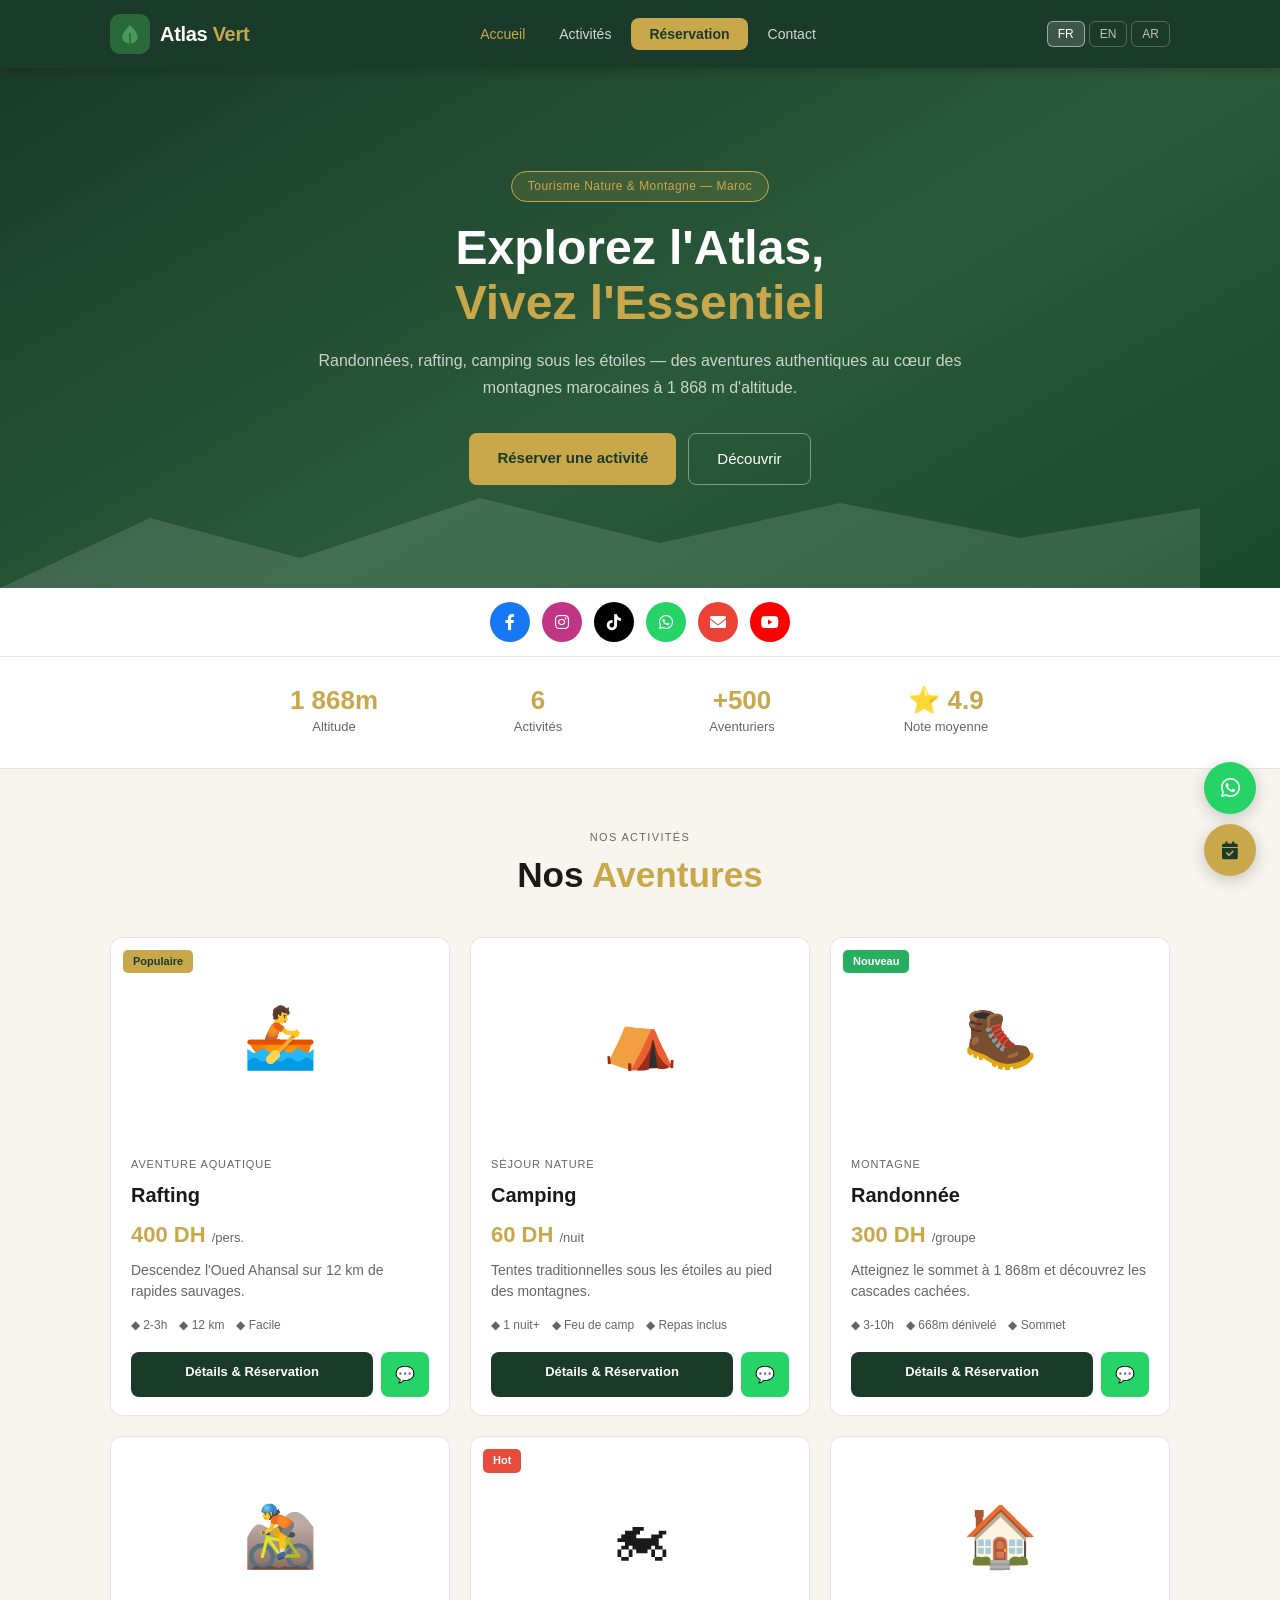
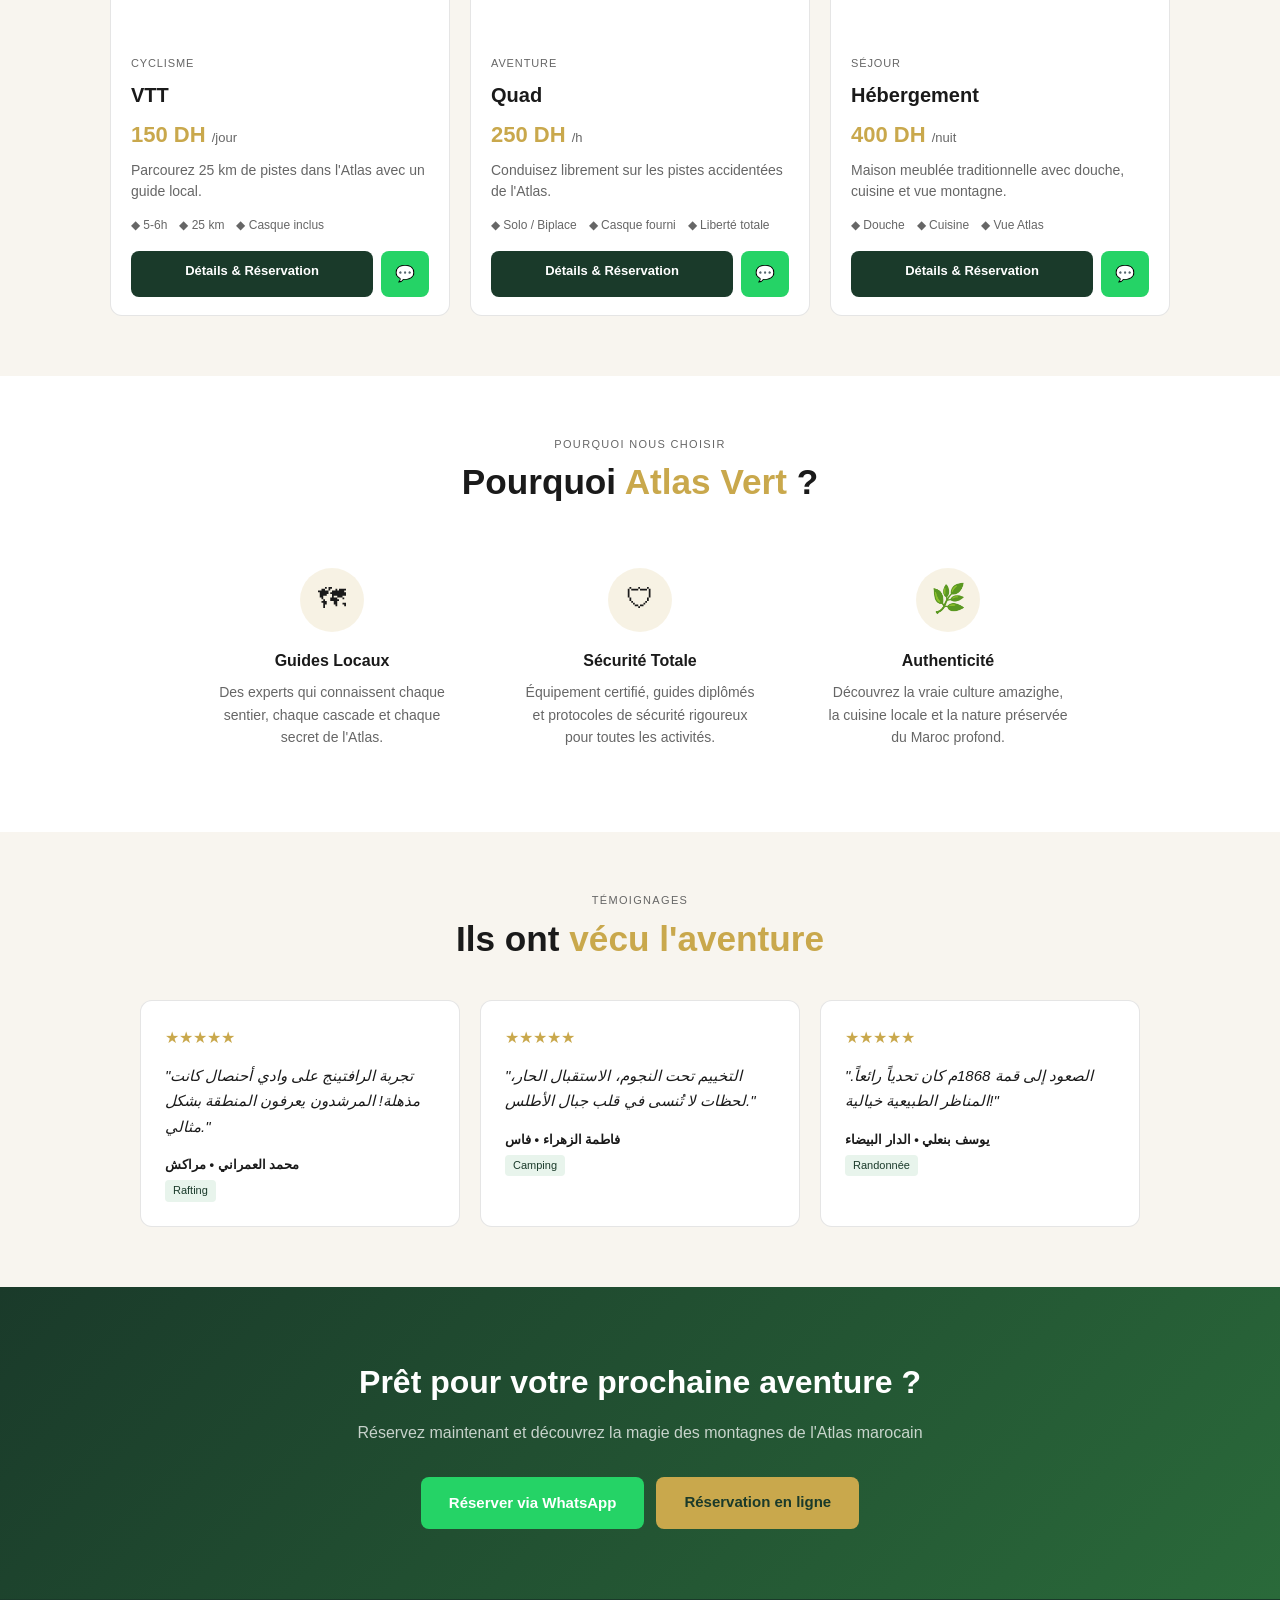
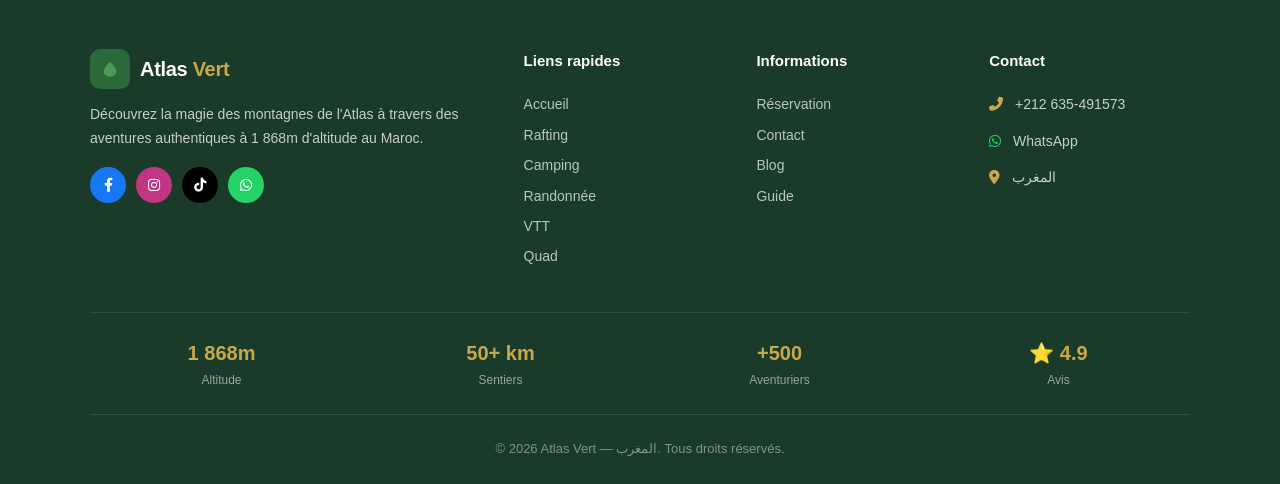
==== commit a5501de1: "Update index.html" ====
--- a/index.html
+++ b/index.html
@@ -63,7 +63,7 @@
     <a href="https://www.facebook.com/" target="_blank" class="social-circle fb"><i class="fab fa-facebook-f"></i></a>
     <a href="https://www.instagram.com/" target="_blank" class="social-circle ig"><i class="fab fa-instagram"></i></a>
     <a href="https://www.tiktok.com/" target="_blank" class="social-circle tt"><i class="fab fa-tiktok"></i></a>
-    <a href="https://wa.me/212667772551" target="_blank" class="social-circle wa"><i class="fab fa-whatsapp"></i></a>
+    <a href="https://wa.me/212635491573" target="_blank" class="social-circle wa"><i class="fab fa-whatsapp"></i></a>
     <a href="mailto:contact@atlas-vert.com" class="social-circle em"><i class="fas fa-envelope"></i></a>
     <a href="https://youtube.com/" target="_blank" class="social-circle yt"><i class="fab fa-youtube"></i></a>
   </div>
@@ -112,7 +112,7 @@
       <h2 id="cta-title">Prêt pour votre prochaine aventure ?</h2>
       <p id="cta-sub">Réservez maintenant et découvrez la magie des montagnes de l'Atlas marocain</p>
       <div class="cta-btns">
-        <a href="https://wa.me/212667772551" target="_blank" class="btn-wa-large" id="cta-wa">
+        <a href="https://wa.me/212635491573" target="_blank" class="btn-wa-large" id="cta-wa">
           <i class="fab fa-whatsapp"></i> Réserver via WhatsApp
         </a>
         <a href="booking.html" class="btn-primary" id="cta-book">Réservation en ligne</a>
@@ -136,7 +136,7 @@
           <a href="#" class="footer-soc" style="background:#1877f2"><i class="fab fa-facebook-f"></i></a>
           <a href="#" class="footer-soc" style="background:#c13584"><i class="fab fa-instagram"></i></a>
           <a href="#" class="footer-soc" style="background:#010101"><i class="fab fa-tiktok"></i></a>
-          <a href="https://wa.me/212667772551" class="footer-soc" style="background:#25d366"><i class="fab fa-whatsapp"></i></a>
+          <a href="https://wa.me/212635491573" class="footer-soc" style="background:#25d366"><i class="fab fa-whatsapp"></i></a>
         </div>
       </div>
       <div class="footer-col">
@@ -150,7 +150,7 @@
       <div class="footer-col">
         <h4 id="footer-contact-title">Contact</h4>
         <ul>
-          <li><i class="fas fa-phone-alt" style="color:var(--gold);margin-right:8px"></i> +212 667-772551</li>
+          <li><i class="fas fa-phone-alt" style="color:var(--gold);margin-right:8px"></i> +212 635-491573</li>
           <li style="margin-top:6px;"><i class="fab fa-whatsapp" style="color:#25d366;margin-right:8px"></i> WhatsApp</li>
           <li style="margin-top:6px;"><i class="fas fa-map-marker-alt" style="color:var(--gold);margin-right:8px"></i> المغرب</li>
         </ul>
@@ -168,7 +168,7 @@
   </footer>
 
   <div class="floating-btns">
-    <a href="https://wa.me/212667772551" class="float-btn float-wa" target="_blank"><i class="fab fa-whatsapp"></i></a>
+    <a href="https://wa.me/212635491573" class="float-btn float-wa" target="_blank"><i class="fab fa-whatsapp"></i></a>
     <a href="booking.html" class="float-btn float-book"><i class="fas fa-calendar-check"></i></a>
   </div>
 
